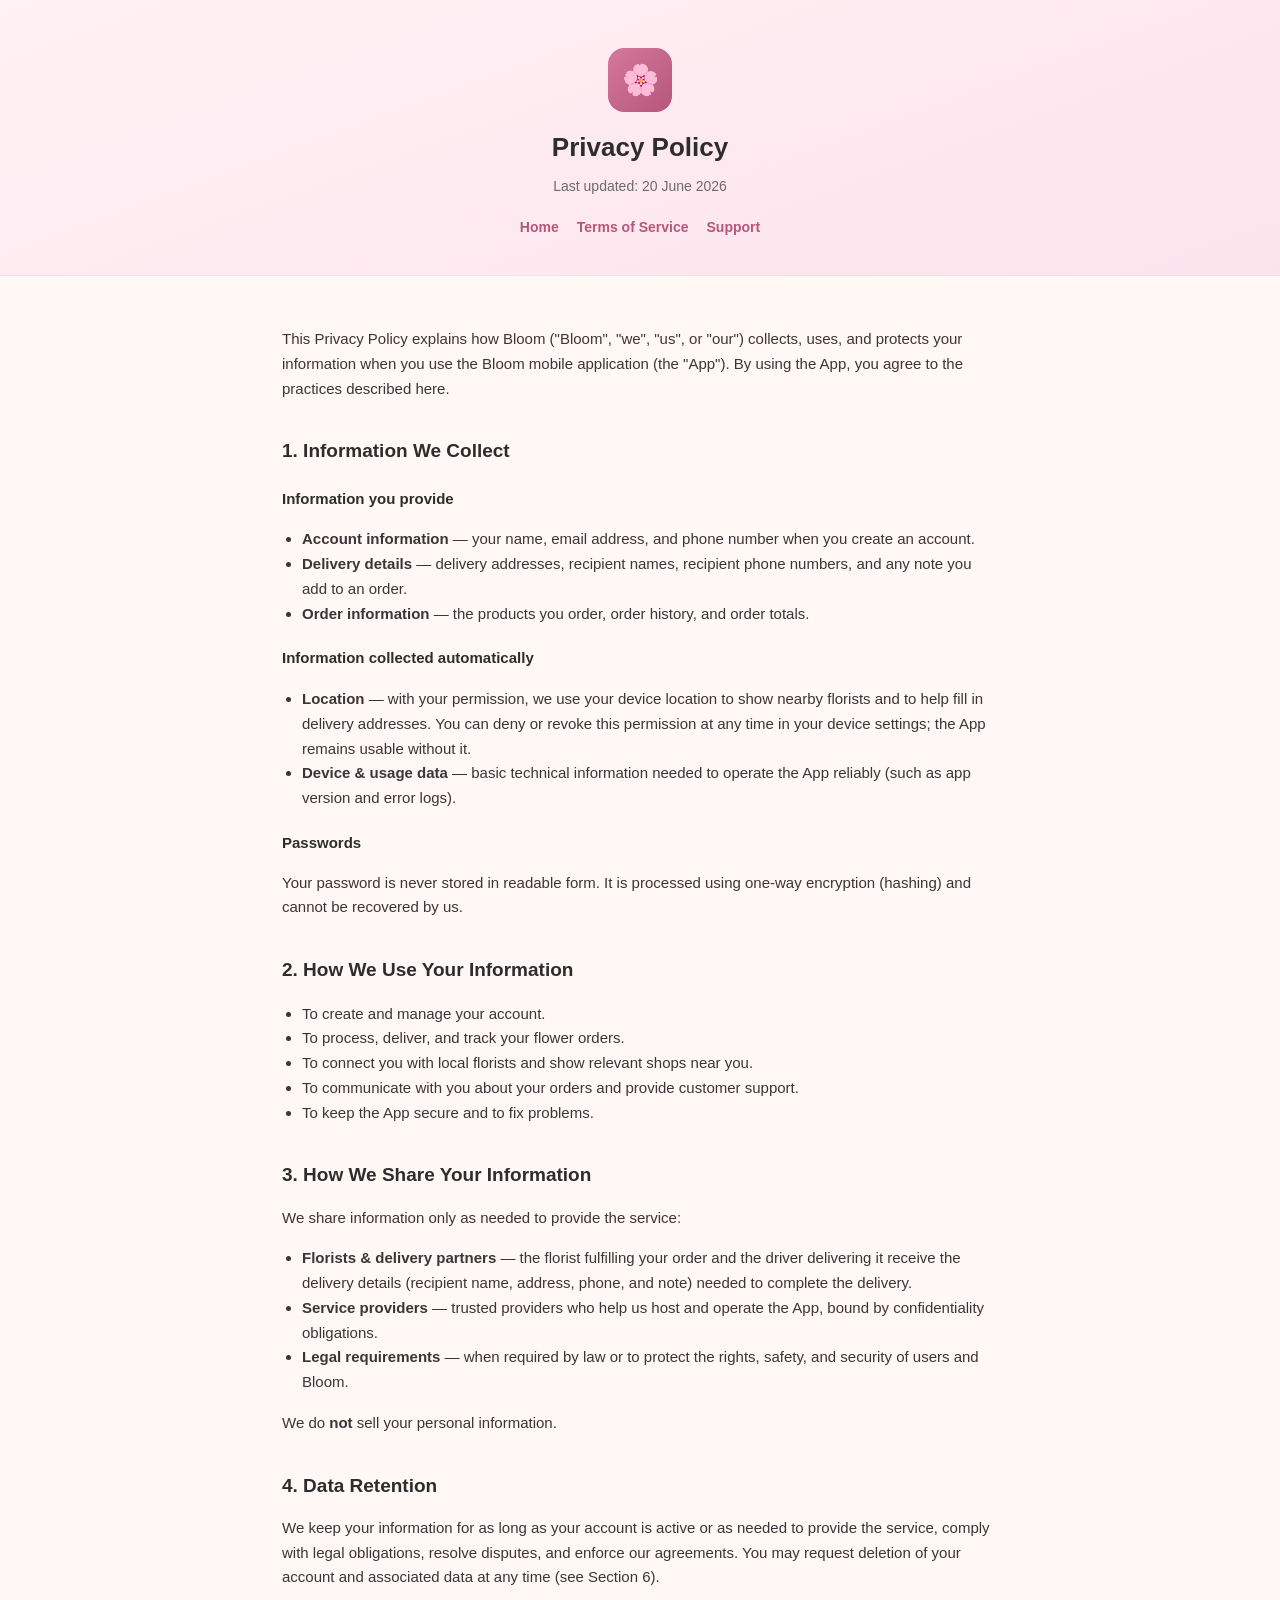
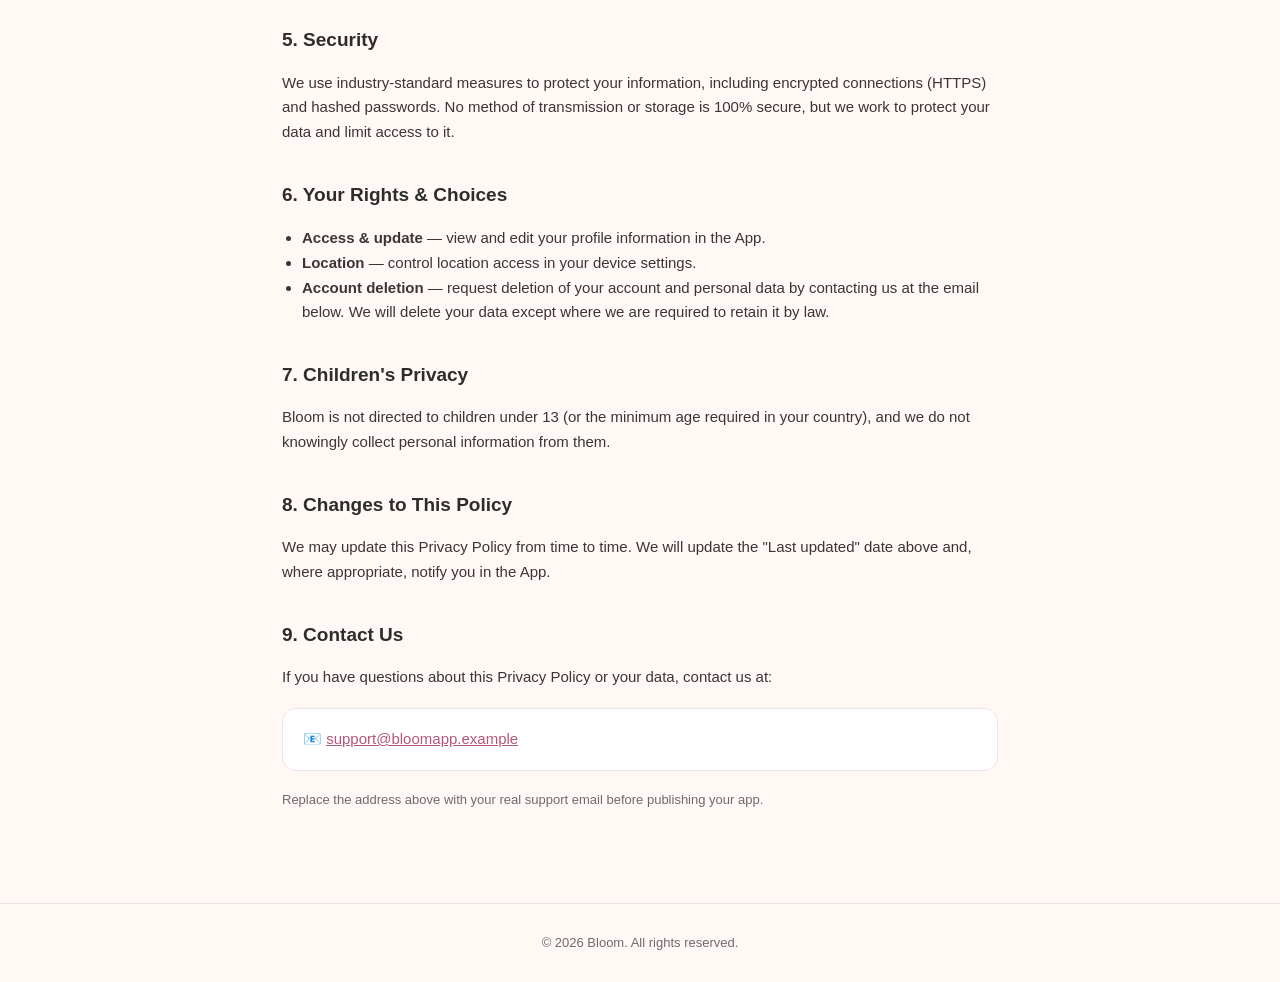
==== privacy.html @ 34c0516b "docs: add Bloom privacy policy, terms, and support pages Co-Authored-By: Claude Opus 4.8 <noreply@an" ====
<!DOCTYPE html>
<html lang="en">
<head>
<meta charset="utf-8">
<meta name="viewport" content="width=device-width, initial-scale=1">
<title>Bloom — Privacy Policy</title>
<link rel="stylesheet" href="style.css">
</head>
<body>
<header>
  <div class="logo">🌸</div>
  <h1>Privacy Policy</h1>
  <div class="eff">Last updated: 20 June 2026</div>
  <nav>
    <a href="index.html">Home</a>
    <a href="terms.html">Terms of Service</a>
    <a href="support.html">Support</a>
  </nav>
</header>
<main>
  <p>This Privacy Policy explains how Bloom ("Bloom", "we", "us", or "our") collects, uses, and protects your information when you use the Bloom mobile application (the "App"). By using the App, you agree to the practices described here.</p>

  <h2>1. Information We Collect</h2>

  <h3>Information you provide</h3>
  <ul>
    <li><strong>Account information</strong> — your name, email address, and phone number when you create an account.</li>
    <li><strong>Delivery details</strong> — delivery addresses, recipient names, recipient phone numbers, and any note you add to an order.</li>
    <li><strong>Order information</strong> — the products you order, order history, and order totals.</li>
  </ul>

  <h3>Information collected automatically</h3>
  <ul>
    <li><strong>Location</strong> — with your permission, we use your device location to show nearby florists and to help fill in delivery addresses. You can deny or revoke this permission at any time in your device settings; the App remains usable without it.</li>
    <li><strong>Device &amp; usage data</strong> — basic technical information needed to operate the App reliably (such as app version and error logs).</li>
  </ul>

  <h3>Passwords</h3>
  <p>Your password is never stored in readable form. It is processed using one-way encryption (hashing) and cannot be recovered by us.</p>

  <h2>2. How We Use Your Information</h2>
  <ul>
    <li>To create and manage your account.</li>
    <li>To process, deliver, and track your flower orders.</li>
    <li>To connect you with local florists and show relevant shops near you.</li>
    <li>To communicate with you about your orders and provide customer support.</li>
    <li>To keep the App secure and to fix problems.</li>
  </ul>

  <h2>3. How We Share Your Information</h2>
  <p>We share information only as needed to provide the service:</p>
  <ul>
    <li><strong>Florists &amp; delivery partners</strong> — the florist fulfilling your order and the driver delivering it receive the delivery details (recipient name, address, phone, and note) needed to complete the delivery.</li>
    <li><strong>Service providers</strong> — trusted providers who help us host and operate the App, bound by confidentiality obligations.</li>
    <li><strong>Legal requirements</strong> — when required by law or to protect the rights, safety, and security of users and Bloom.</li>
  </ul>
  <p>We do <strong>not</strong> sell your personal information.</p>

  <h2>4. Data Retention</h2>
  <p>We keep your information for as long as your account is active or as needed to provide the service, comply with legal obligations, resolve disputes, and enforce our agreements. You may request deletion of your account and associated data at any time (see Section 6).</p>

  <h2>5. Security</h2>
  <p>We use industry-standard measures to protect your information, including encrypted connections (HTTPS) and hashed passwords. No method of transmission or storage is 100% secure, but we work to protect your data and limit access to it.</p>

  <h2>6. Your Rights &amp; Choices</h2>
  <ul>
    <li><strong>Access &amp; update</strong> — view and edit your profile information in the App.</li>
    <li><strong>Location</strong> — control location access in your device settings.</li>
    <li><strong>Account deletion</strong> — request deletion of your account and personal data by contacting us at the email below. We will delete your data except where we are required to retain it by law.</li>
  </ul>

  <h2>7. Children's Privacy</h2>
  <p>Bloom is not directed to children under 13 (or the minimum age required in your country), and we do not knowingly collect personal information from them.</p>

  <h2>8. Changes to This Policy</h2>
  <p>We may update this Privacy Policy from time to time. We will update the "Last updated" date above and, where appropriate, notify you in the App.</p>

  <h2>9. Contact Us</h2>
  <p>If you have questions about this Privacy Policy or your data, contact us at:</p>
  <div class="card">
    <p style="margin:0">📧 <a href="mailto:support@bloomapp.example">support@bloomapp.example</a></p>
  </div>
  <p class="muted">Replace the address above with your real support email before publishing your app.</p>
</main>
<footer>© 2026 Bloom. All rights reserved.</footer>
</body>
</html>
---- style.css ----
/* Bloom legal pages — shared styles. Warm/organic, dusty-rose brand. */
:root{
  --ink:#2D2D2D; --muted:#6f6a6c; --rose:#D4789A; --rose-dark:#B5567A;
  --blush:#F9E4EC; --warm:#FFF8F5; --line:#efe2e6;
}
*{box-sizing:border-box}
body{
  margin:0; font-family:-apple-system,BlinkMacSystemFont,"Segoe UI",Roboto,Helvetica,Arial,sans-serif;
  color:var(--ink); background:var(--warm); line-height:1.65; -webkit-font-smoothing:antialiased;
}
header{
  background:linear-gradient(160deg,#FFF1F4 0%,#FBE3EC 100%);
  padding:48px 20px 36px; text-align:center; border-bottom:1px solid var(--line);
}
.logo{
  width:64px;height:64px;border-radius:16px;display:inline-flex;align-items:center;justify-content:center;
  background:linear-gradient(135deg,var(--rose),var(--rose-dark));color:#fff;font-size:30px;margin-bottom:14px;
}
header h1{margin:0;font-size:26px;font-weight:700}
header .eff{color:var(--muted);font-size:14px;margin-top:6px}
nav{margin-top:18px;display:flex;gap:18px;justify-content:center;flex-wrap:wrap}
nav a{color:var(--rose-dark);text-decoration:none;font-weight:600;font-size:14px}
nav a:hover{text-decoration:underline}
main{max-width:760px;margin:0 auto;padding:36px 22px 80px}
h2{font-size:19px;margin:34px 0 10px;color:var(--ink)}
h3{font-size:15px;margin:20px 0 6px}
p,li{color:#3a3537;font-size:15px}
ul{padding-left:20px}
a{color:var(--rose-dark)}
.card{background:#fff;border:1px solid var(--line);border-radius:14px;padding:18px 20px;margin:18px 0}
.muted{color:var(--muted);font-size:13px}
footer{text-align:center;padding:28px 20px;color:var(--muted);font-size:13px;border-top:1px solid var(--line)}
code{background:#f3e7eb;padding:2px 6px;border-radius:6px;font-size:13px}
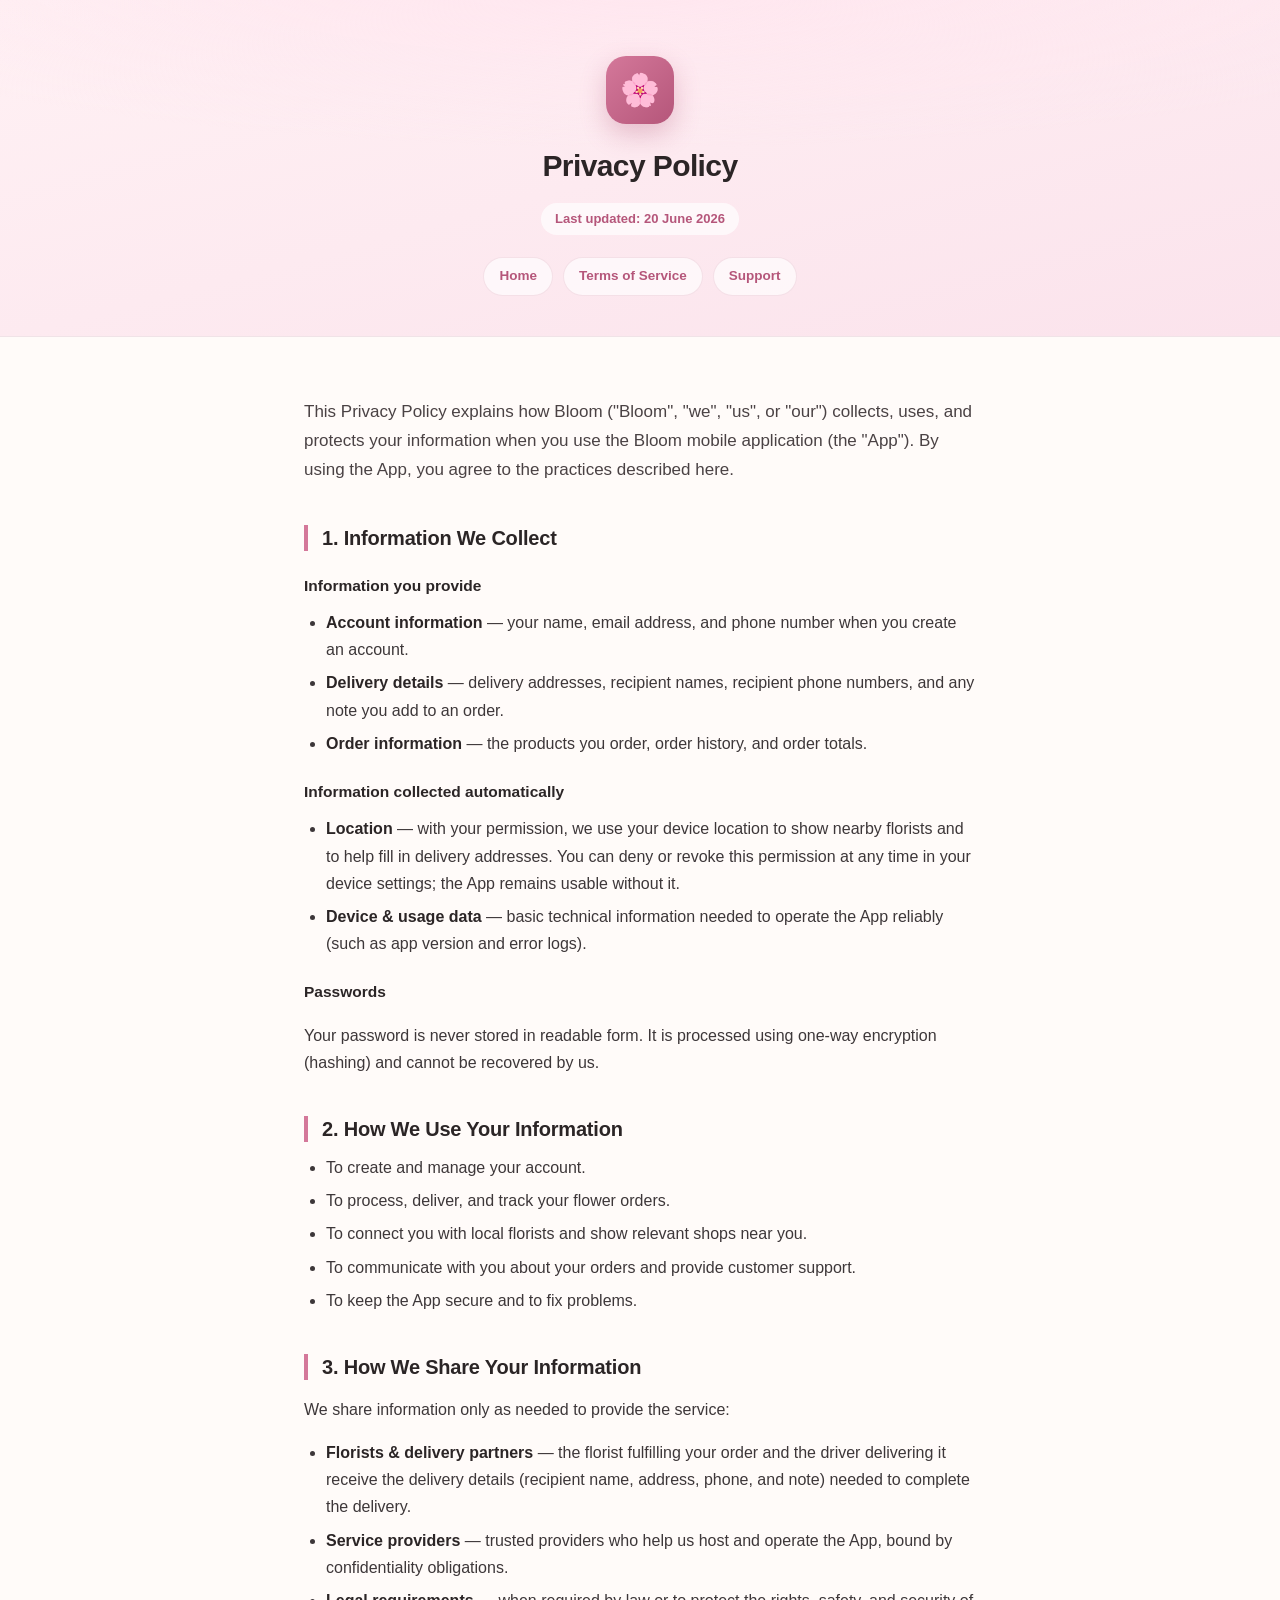
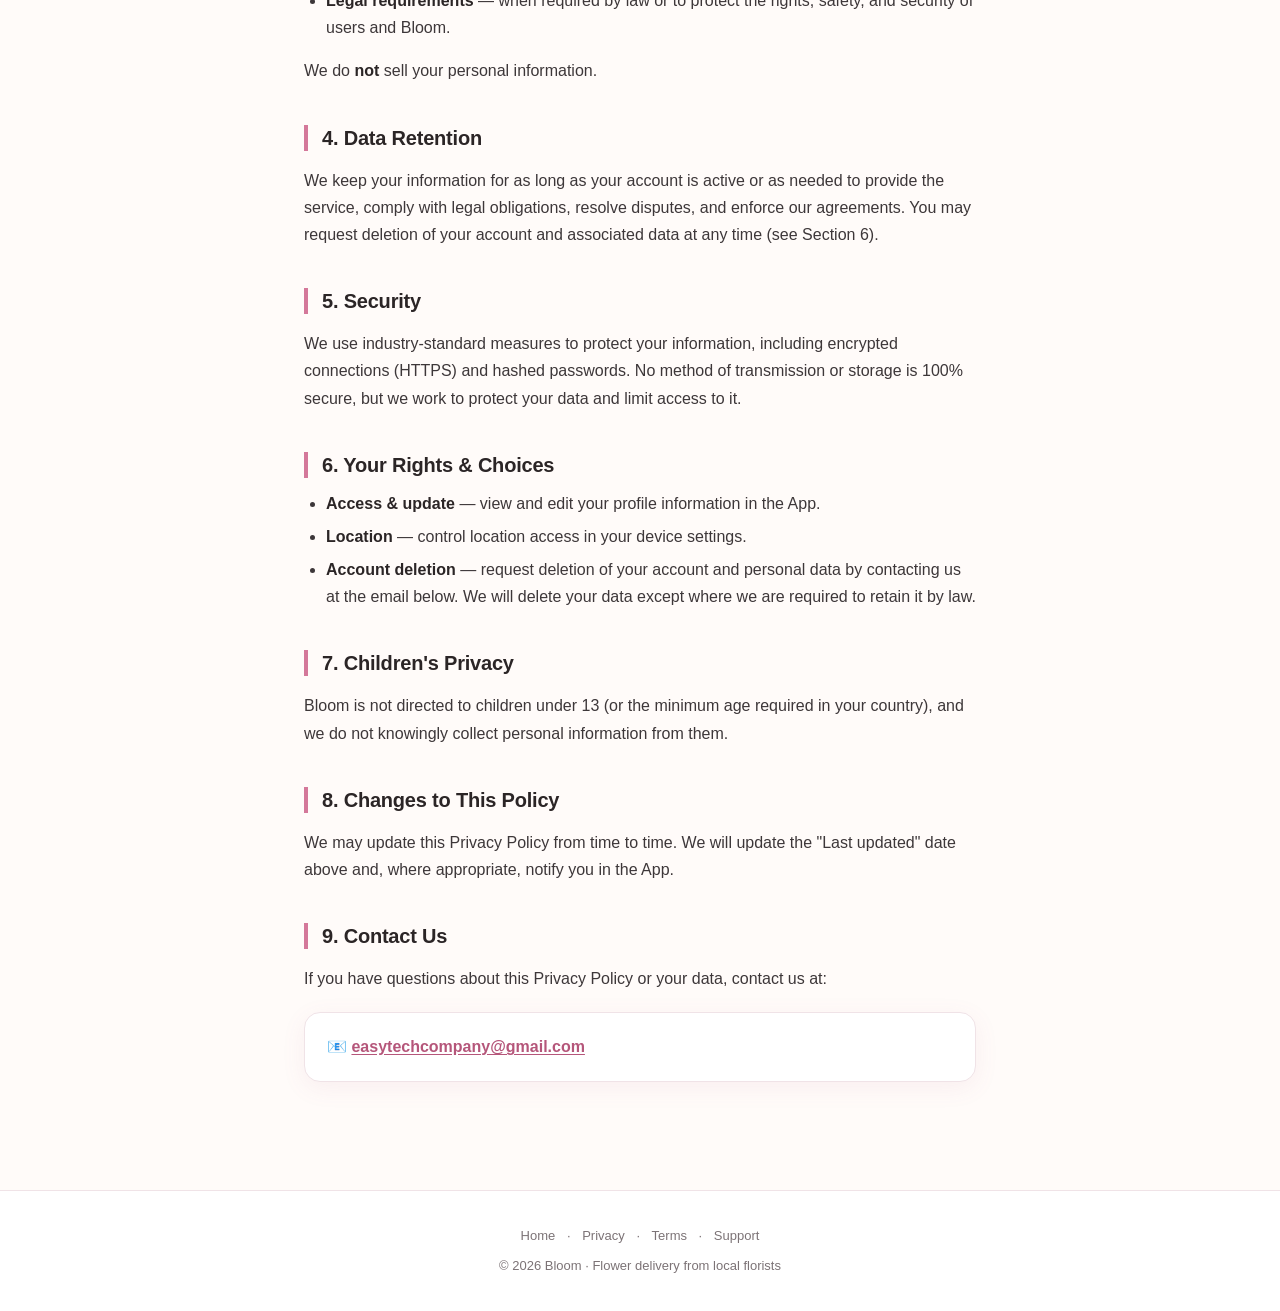
==== commit 4e8e6a70: "style: polish legal pages and set real contact email Co-Authored-By: Claude Opus 4.8 <noreply@anthro" ====
--- a/privacy.html
+++ b/privacy.html
@@ -78,10 +78,12 @@
   <h2>9. Contact Us</h2>
   <p>If you have questions about this Privacy Policy or your data, contact us at:</p>
   <div class="card">
-    <p style="margin:0">📧 <a href="mailto:support@bloomapp.example">support@bloomapp.example</a></p>
+    <p style="margin:0">📧 <a href="mailto:easytechcompany@gmail.com">easytechcompany@gmail.com</a></p>
   </div>
-  <p class="muted">Replace the address above with your real support email before publishing your app.</p>
 </main>
-<footer>© 2026 Bloom. All rights reserved.</footer>
+<footer>
+  <div><a href="index.html">Home</a> · <a href="privacy.html">Privacy</a> · <a href="terms.html">Terms</a> · <a href="support.html">Support</a></div>
+  <div style="margin-top:8px">© 2026 Bloom · Flower delivery from local florists</div>
+</footer>
 </body>
 </html>
--- a/style.css
+++ b/style.css
@@ -1,33 +1,82 @@
 /* Bloom legal pages — shared styles. Warm/organic, dusty-rose brand. */
 :root{
-  --ink:#2D2D2D; --muted:#6f6a6c; --rose:#D4789A; --rose-dark:#B5567A;
-  --blush:#F9E4EC; --warm:#FFF8F5; --line:#efe2e6;
+  --ink:#2b2526; --muted:#7c7376; --rose:#D4789A; --rose-dark:#B5567A;
+  --blush:#F9E4EC; --warm:#FFFBF9; --line:#f0e3e7; --card-shadow:0 6px 24px rgba(181,86,122,.08);
 }
 *{box-sizing:border-box}
+html{scroll-behavior:smooth}
 body{
-  margin:0; font-family:-apple-system,BlinkMacSystemFont,"Segoe UI",Roboto,Helvetica,Arial,sans-serif;
-  color:var(--ink); background:var(--warm); line-height:1.65; -webkit-font-smoothing:antialiased;
+  margin:0;
+  font-family:-apple-system,BlinkMacSystemFont,"Segoe UI",Roboto,Helvetica,Arial,sans-serif;
+  color:var(--ink); background:var(--warm); line-height:1.7; font-size:16px;
+  -webkit-font-smoothing:antialiased; text-rendering:optimizeLegibility;
 }
+::selection{background:var(--blush);color:var(--rose-dark)}
+
+/* ─── Header ─────────────────────────────────────────── */
 header{
-  background:linear-gradient(160deg,#FFF1F4 0%,#FBE3EC 100%);
-  padding:48px 20px 36px; text-align:center; border-bottom:1px solid var(--line);
+  position:relative; overflow:hidden; text-align:center;
+  padding:56px 22px 40px;
+  background:
+    radial-gradient(120% 90% at 50% -10%, #FFE6EF 0%, transparent 60%),
+    linear-gradient(165deg,#FFF1F4 0%,#FBE3EC 100%);
+  border-bottom:1px solid var(--line);
 }
 .logo{
-  width:64px;height:64px;border-radius:16px;display:inline-flex;align-items:center;justify-content:center;
-  background:linear-gradient(135deg,var(--rose),var(--rose-dark));color:#fff;font-size:30px;margin-bottom:14px;
+  width:68px;height:68px;border-radius:20px;
+  display:inline-flex;align-items:center;justify-content:center;
+  background:linear-gradient(135deg,var(--rose),var(--rose-dark));
+  color:#fff;font-size:32px;margin-bottom:16px;
+  box-shadow:0 10px 26px rgba(181,86,122,.32);
 }
-header h1{margin:0;font-size:26px;font-weight:700}
-header .eff{color:var(--muted);font-size:14px;margin-top:6px}
-nav{margin-top:18px;display:flex;gap:18px;justify-content:center;flex-wrap:wrap}
-nav a{color:var(--rose-dark);text-decoration:none;font-weight:600;font-size:14px}
-nav a:hover{text-decoration:underline}
-main{max-width:760px;margin:0 auto;padding:36px 22px 80px}
-h2{font-size:19px;margin:34px 0 10px;color:var(--ink)}
-h3{font-size:15px;margin:20px 0 6px}
-p,li{color:#3a3537;font-size:15px}
-ul{padding-left:20px}
-a{color:var(--rose-dark)}
-.card{background:#fff;border:1px solid var(--line);border-radius:14px;padding:18px 20px;margin:18px 0}
-.muted{color:var(--muted);font-size:13px}
-footer{text-align:center;padding:28px 20px;color:var(--muted);font-size:13px;border-top:1px solid var(--line)}
-code{background:#f3e7eb;padding:2px 6px;border-radius:6px;font-size:13px}
+header h1{margin:0;font-size:30px;font-weight:800;letter-spacing:-.02em}
+header .eff{
+  display:inline-block;margin-top:12px;padding:5px 14px;border-radius:999px;
+  background:rgba(255,255,255,.7);color:var(--rose-dark);font-size:13px;font-weight:600;
+}
+nav{margin-top:22px;display:flex;gap:10px;justify-content:center;flex-wrap:wrap}
+nav a{
+  color:var(--rose-dark);text-decoration:none;font-weight:600;font-size:13.5px;
+  padding:7px 15px;border-radius:999px;background:rgba(255,255,255,.65);
+  border:1px solid rgba(181,86,122,.14);transition:all .15s ease;
+}
+nav a:hover{background:#fff;border-color:var(--rose);transform:translateY(-1px)}
+
+/* ─── Body ───────────────────────────────────────────── */
+main{max-width:720px;margin:0 auto;padding:44px 24px 88px}
+main > p:first-child{font-size:17px;color:#4a4244}
+h2{
+  font-size:20px;font-weight:700;letter-spacing:-.01em;margin:40px 0 12px;
+  padding-left:14px;border-left:4px solid var(--rose);line-height:1.3;
+}
+h3{font-size:15.5px;font-weight:700;margin:22px 0 6px;color:var(--ink)}
+p,li{color:#3d3739}
+strong{color:var(--ink)}
+ul{padding-left:22px;margin:10px 0}
+li{margin:6px 0}
+a{color:var(--rose-dark);text-underline-offset:2px}
+a:hover{color:var(--rose)}
+
+.card{
+  background:#fff;border:1px solid var(--line);border-radius:16px;
+  padding:20px 22px;margin:20px 0;box-shadow:var(--card-shadow);
+}
+.card h3{margin-top:0}
+.card a{font-weight:600}
+.muted{color:var(--muted);font-size:13.5px}
+code{background:#f6e9ee;padding:2px 7px;border-radius:6px;font-size:13.5px}
+
+/* ─── Footer ─────────────────────────────────────────── */
+footer{
+  text-align:center;padding:34px 22px;color:var(--muted);font-size:13px;
+  border-top:1px solid var(--line);background:#fff;
+}
+footer a{color:var(--muted);text-decoration:none;margin:0 8px}
+footer a:hover{color:var(--rose-dark)}
+
+@media (max-width:540px){
+  header{padding:44px 18px 32px}
+  header h1{font-size:25px}
+  main{padding:32px 18px 64px}
+  h2{font-size:18px}
+}
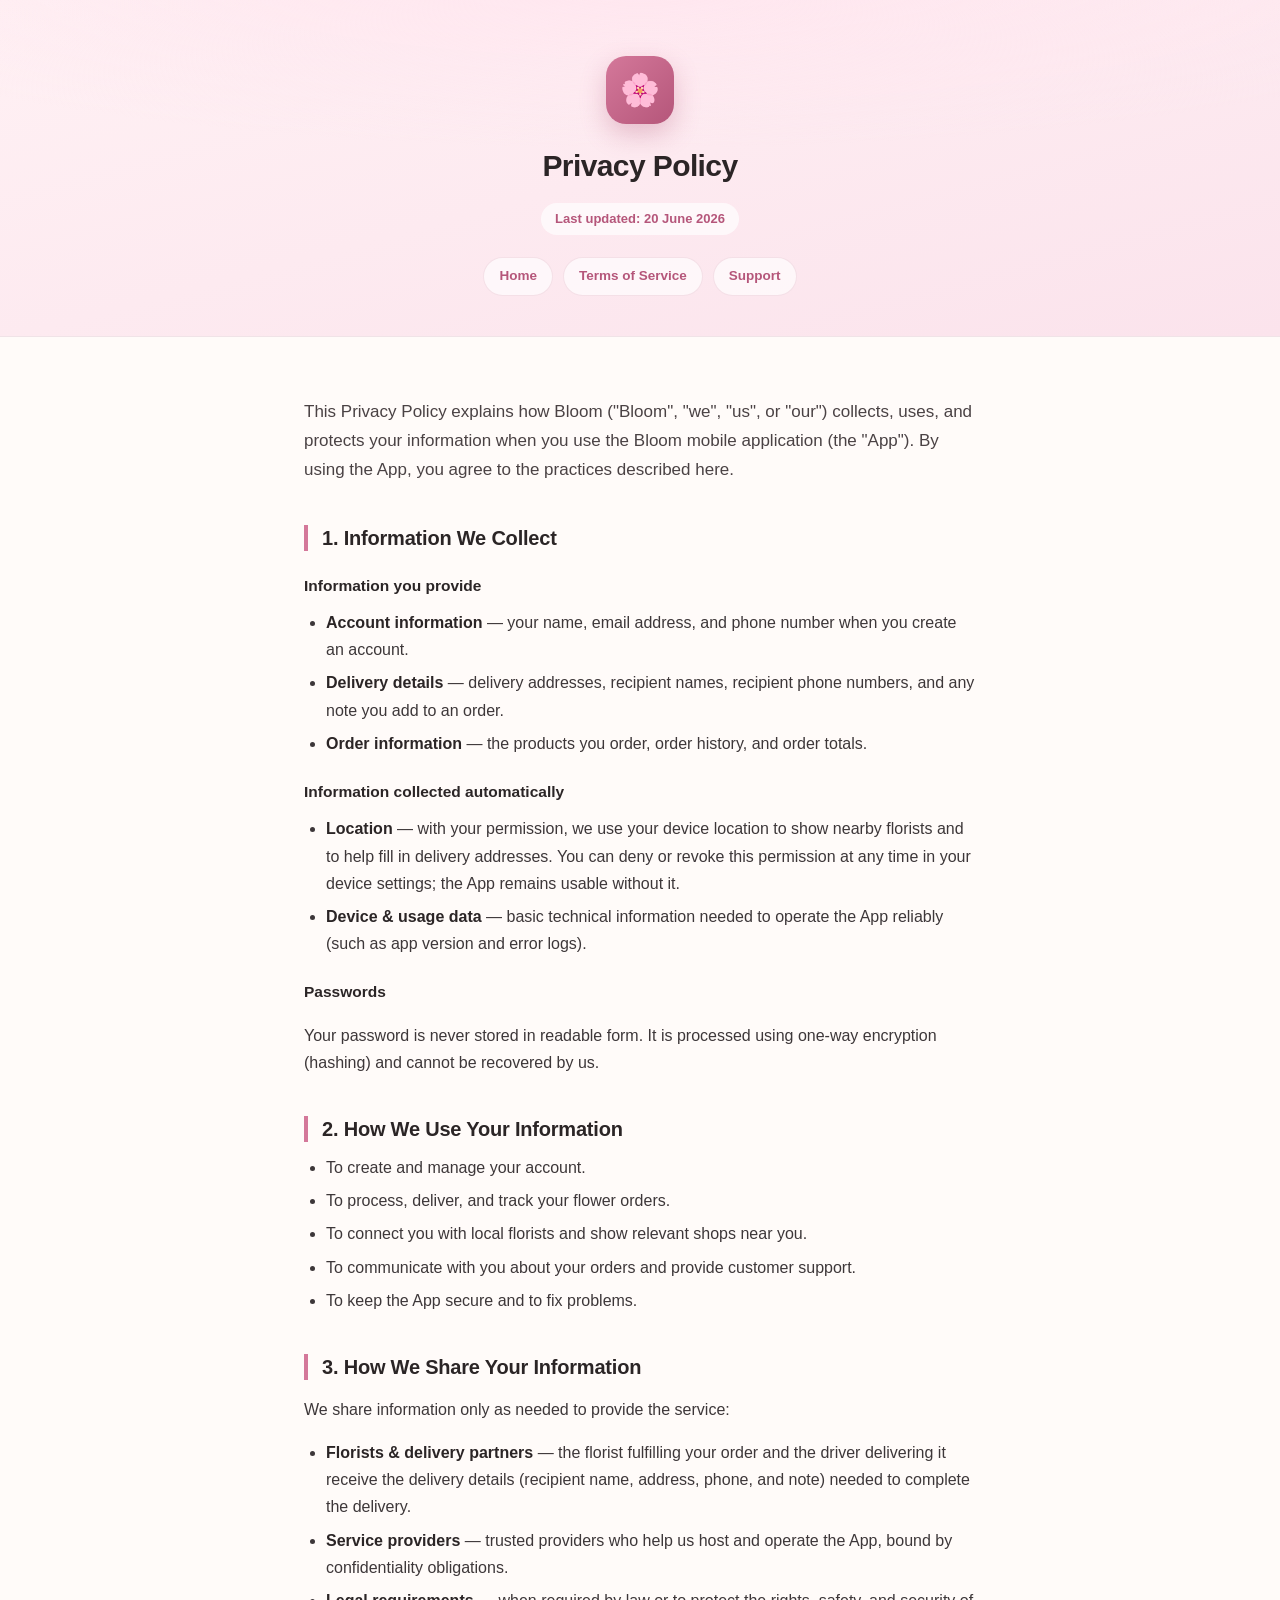
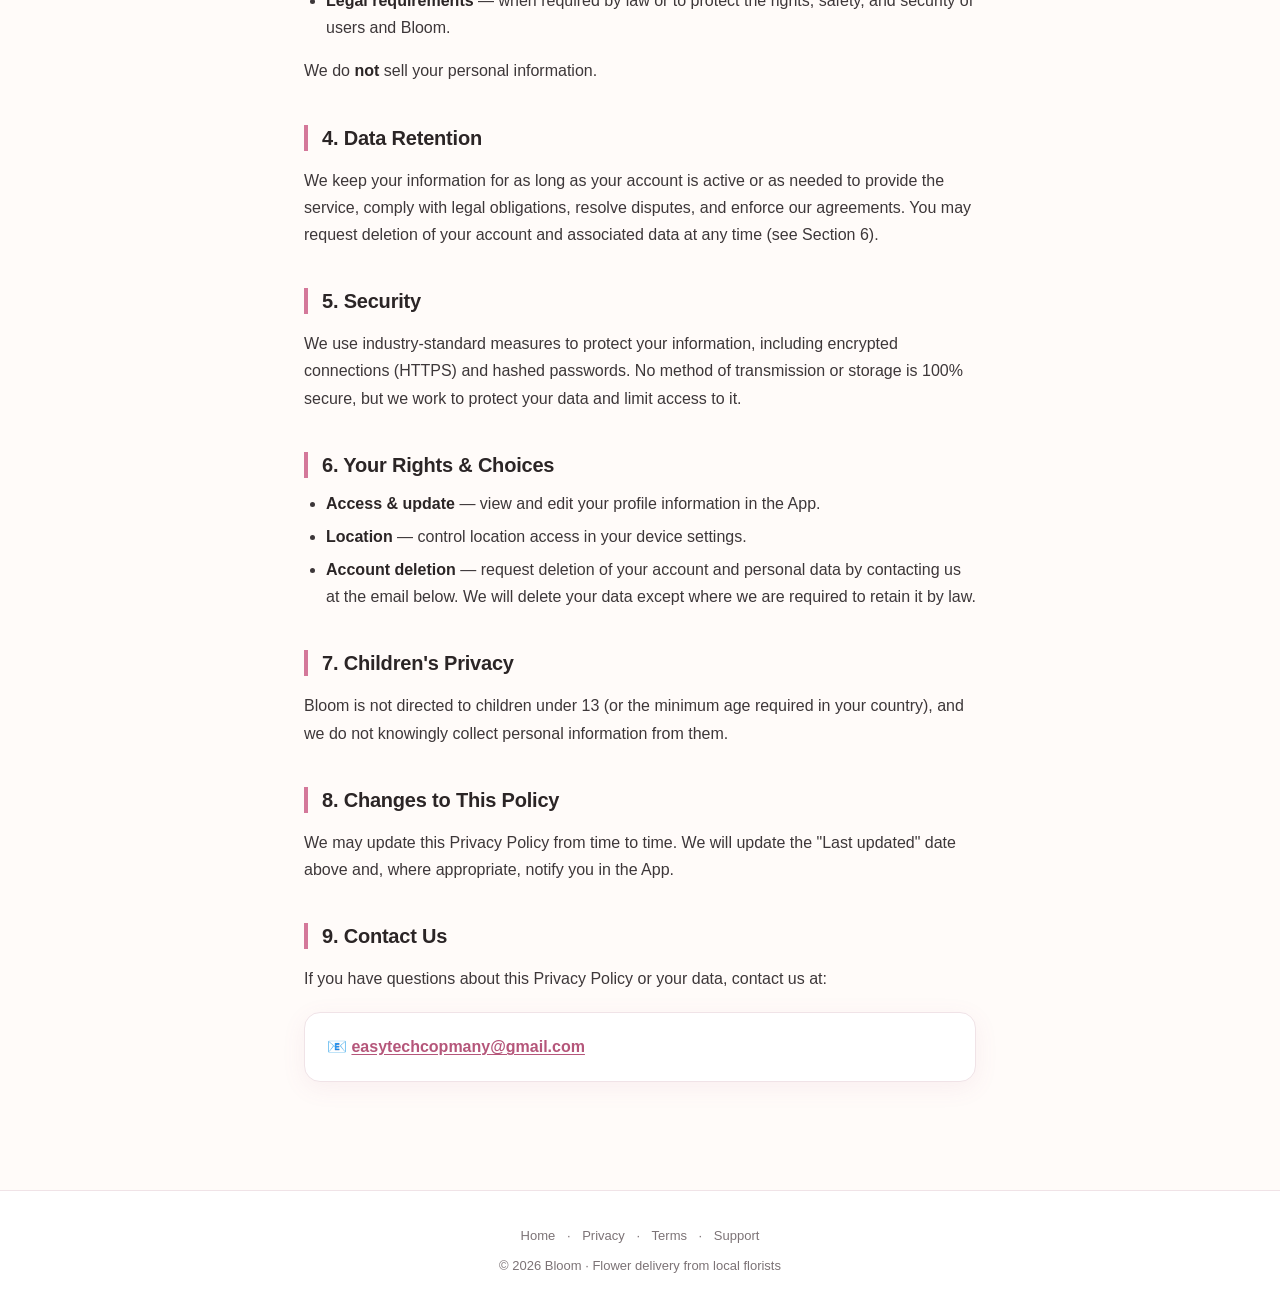
==== commit db1ddc18: "fix: correct support email to easytechcopmany@gmail.com Co-Authored-By: Claude Opus 4.8 <noreply@ant" ====
--- a/privacy.html
+++ b/privacy.html
@@ -78,7 +78,7 @@
   <h2>9. Contact Us</h2>
   <p>If you have questions about this Privacy Policy or your data, contact us at:</p>
   <div class="card">
-    <p style="margin:0">📧 <a href="mailto:easytechcompany@gmail.com">easytechcompany@gmail.com</a></p>
+    <p style="margin:0">📧 <a href="mailto:easytechcopmany@gmail.com">easytechcopmany@gmail.com</a></p>
   </div>
 </main>
 <footer>
